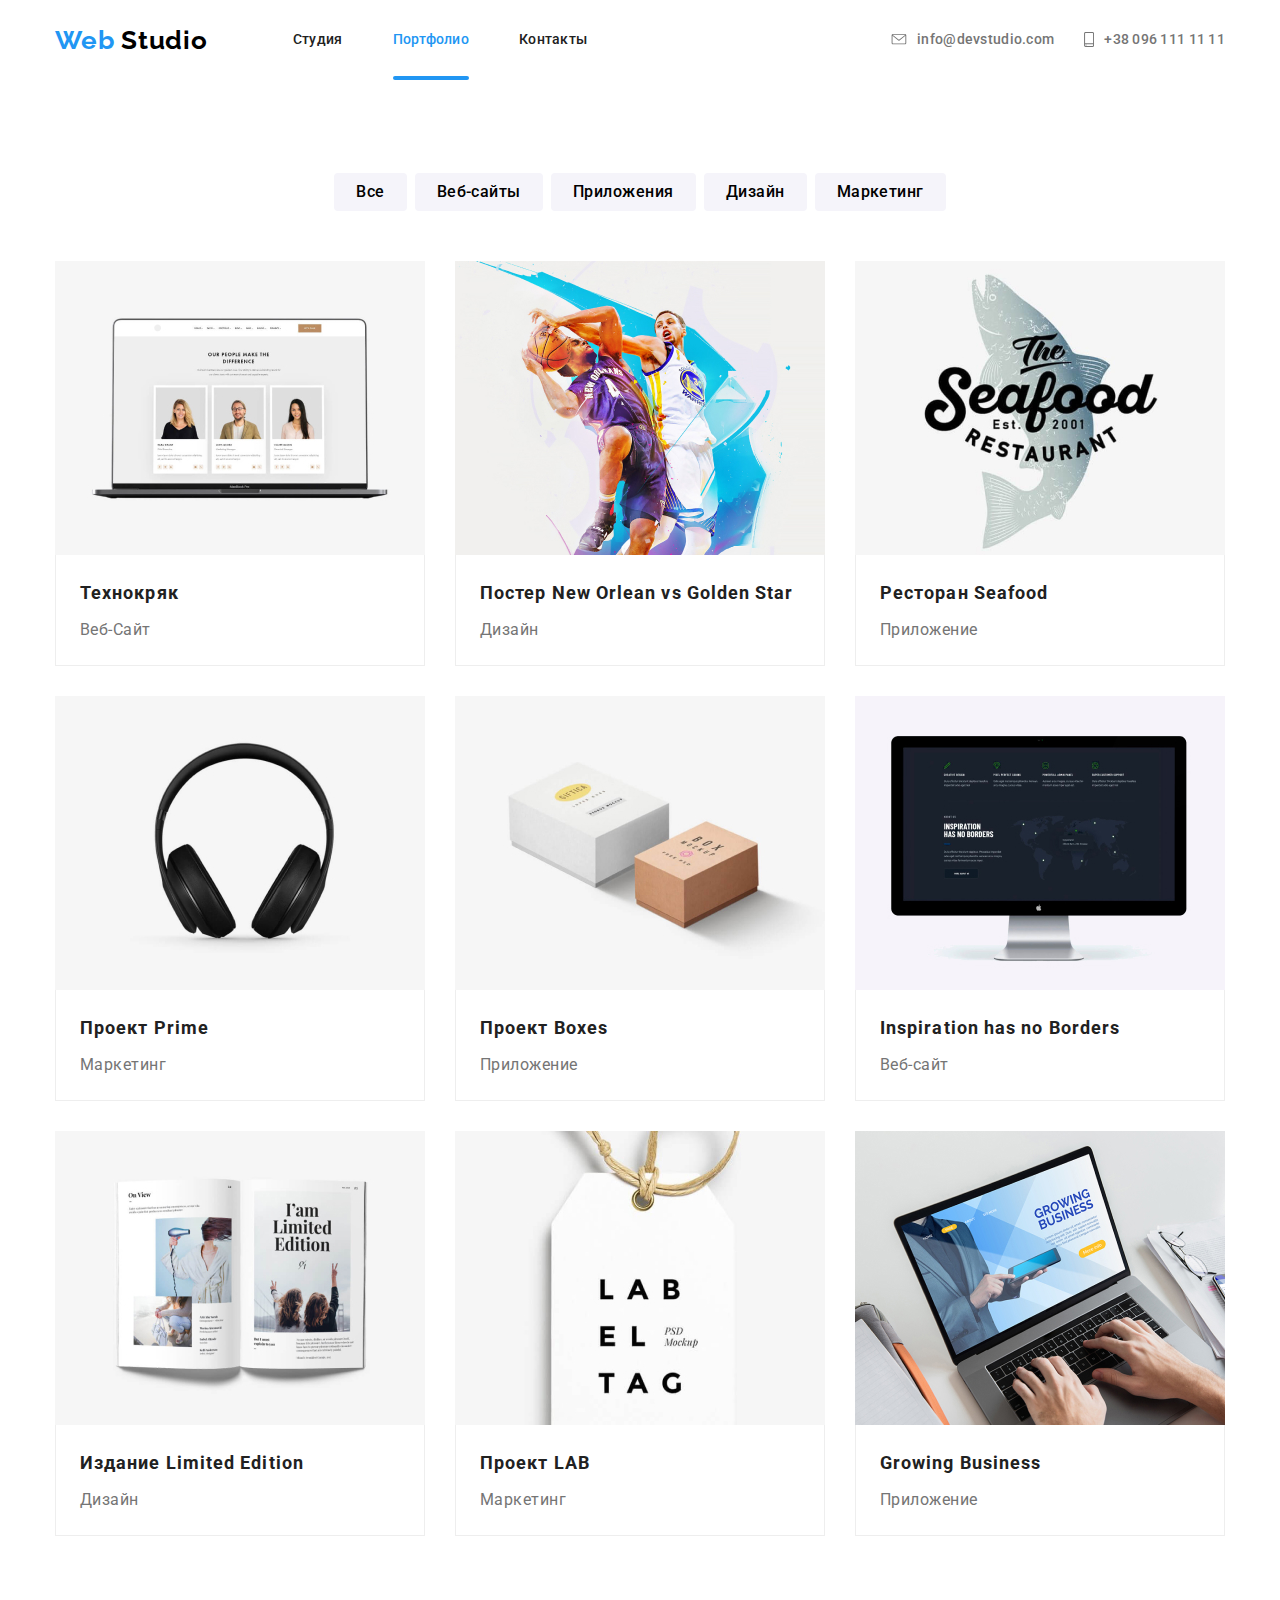
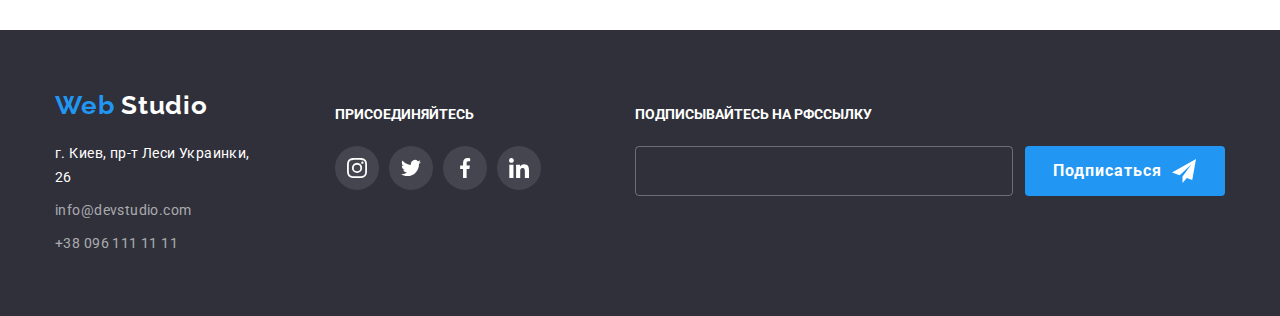
==== portfolio.html @ b8ab1135 "Start" ====
<!DOCTYPE html>
<html lang="ru">

<head>
    <meta charset="UTF-8">
    <meta name="viewport" content="width=device-width, initial-scale=1.0">
    <title>Web Studio</title>
    <link
        href="https://fonts.googleapis.com/css2?family=Raleway:wght@700&family=Roboto:wght@400;500;700;900&display=swap"
        rel="stylesheet">
    <link rel="stylesheet" href="./css/normalize.css">
    <link rel="stylesheet" href="./css/styles.css">
</head>

<body>
    <!--ШАПКА САЙТА-->
    <header class="header">
        <div class="container">
            <nav class="navigation">
                <a class="logo link" href="./index.html" aria-label="Логотип" lang="en"><span class="logo-accent">Web </span>Studio</a>
                <ul class="navigation-list list">
                    <li class="navigation-list-item">
                        <a class="navigation-list-link link " href="./index.html">Студия</a>
                    </li>
                    <li class="navigation-list-item">
                        <a class="navigation-list-link link active-page" href="./portfolio.html">Портфолио</a>
                    </li>
                    <li class="navigation-list-item">
                        <a class="navigation-list-link link" href="">Контакты</a>
                    </li>
                </ul>
            </nav>
            <address class="header-address">
                <ul class="header-address-list list">
                    <li>
                        <a class="header-mail link" href="mailto:info@devstudio.com" lang="en">
                            <svg class="header-mail-icon">
                                <use href="./images/sprite.svg#icon-envelope"></use>
                            </svg>
                            info@devstudio.com
                        </a>
                    </li>
                    <li>
                        <a class="header-tel link" href="tel:+380961111111">
                            <svg class="header-tel-icon">
                                <use href="./images/sprite.svg#icon-smartphone"></use>
                            </svg>
                            +38 096 111 11 11
                        </a>
                    </li>
                </ul>
            </address>
        </div>
    </header>
    <main>
        <h1 hidden>Портфолио</h1>
        <!--Секция ФИЛЬТР-->
        <section class="filter">
            <!-- <div class="good"></div> -->
            <div class="container">
                <h2 hidden>Фильтр</h2>
                <ul class="filter-list list">
                    <li class="filter-list-item">
                        <button class="filter-list-button" type="button">Все</button>
                    </li>
                    <li class="filter-list-item">
                        <button class="filter-list-button" type="button">Веб-сайты</button>
                    </li>
                    <li class="filter-list-item">
                        <button class="filter-list-button" type="button">Приложения</button>
                    </li>
                    <li class="filter-list-item">
                        <button class="filter-list-button" type="button">Дизайн</button>
                    </li>
                    <li class="filter-list-item">
                        <button class="filter-list-button" type="button">Маркетинг</button>
                    </li>
                </ul>
            </div>
        </section>
        <!--Секция ПРИМЕРЫ РОБОТ-->
        <section class="work">
            <div class="container">
                <h2 hidden>Примеры робот</h2>
                <ul class="work-list list">
                    <li class="work-list-item">
                        <a class="work-list-link link" href="">
                            <div class="work-list-item-img-wrapper"><img src="./images/portfolio/portfolio-01.jpg" alt="Фото" width="370" height="294">
                                <div class="overlay">
                                    <p class="work-list-description" >Технокряк это современная площадка
                                        распространения коронавируса. Компании используют эту платформу для цифрового
                                        шпионажа и атак на защищённые сервера конкурентов.</p>
                                </div>
                            </div>
                            <div class="work-list-item-card">
                                <h3 class="work-list-titel">Технокряк</h3>
                                <p class="work-list-kind">Веб-Сайт</p>
                            </div>
                        </a>
                    </li>
                    <li class="work-list-item">
                        <a class="work-list-link link" href="">
                            <div class="work-list-item-img-wrapper">
                                <img src="./images/portfolio/portfolio-02.jpg" alt="Фото" width="370" height="294">
                                <div class="overlay">
                                    <p class="work-list-description" >Lorem, ipsum dolor sit amet consectetur
                                    adipisicing elit. Quo corrupti perspiciatis, rerum laudantium cupiditate odio
                                    placeat culpa necessitatibus nemo mollitia distinctio nostrum qui eaque nisi vitae
                                    ipsam reiciendis aliquam soluta!</p>
                                </div>
                            </div>
                            
                            <div class="work-list-item-card">
                                <h3 class="work-list-titel">Постер New Orlean vs Golden Star</h3>
                                
                                <p class="work-list-kind">Дизайн</p>
                            </div>
                        </a>
                    </li>
                    <li class="work-list-item">
                        <a class="work-list-link link" href="">
                            <div class="work-list-item-img-wrapper">
                                <img src="./images/portfolio/portfolio-03.jpg" alt="Фото" width="370" height="294">
                                <div class="overlay">
                                    <p class="work-list-description" >Lorem, ipsum dolor sit amet consectetur
                                    adipisicing elit. Quo corrupti perspiciatis, rerum laudantium cupiditate odio
                                    placeat culpa necessitatibus nemo mollitia distinctio nostrum qui eaque nisi vitae
                                    ipsam reiciendis aliquam soluta!</p>
                                </div>
                            </div>
                            
                            <div class="work-list-item-card">
                                <h3 class="work-list-titel">Ресторан Seafood</h3>
                                
                                <p class="work-list-kind">Приложение</p>
                            </div>
                        </a>
                    </li>
                    <li class="work-list-item">
                        <a class="work-list-link link" href="">
                            <div class="work-list-item-img-wrapper">
                                <img src="./images/portfolio/portfolio-04.jpg" alt="Фото" width="370" height="294">
                                <div class="overlay">
                                    <p class="work-list-description" >Lorem, ipsum dolor sit amet consectetur
                                    adipisicing elit. Quo corrupti perspiciatis, rerum laudantium cupiditate odio
                                    placeat culpa necessitatibus nemo mollitia distinctio nostrum qui eaque nisi vitae
                                    ipsam reiciendis aliquam soluta!</p>
                                </div>
                            </div>
                            
                            <div class="work-list-item-card">
                                <h3 class="work-list-titel">Проект Prime</h3>
                                
                                <p class="work-list-kind">Маркетинг</p>
                            </div>
                        </a>
                    </li>
                    <li class="work-list-item">
                        <a class="work-list-link link" href="">
                            <div class="work-list-item-img-wrapper">
                                <img src="./images/portfolio/portfolio-05.jpg" alt="Фото" width="370" height="294">
                                <div class="overlay">
                                    <p class="work-list-description" >Lorem, ipsum dolor sit amet consectetur
                                    adipisicing elit. Quo corrupti perspiciatis, rerum laudantium cupiditate odio
                                    placeat culpa necessitatibus nemo mollitia distinctio nostrum qui eaque nisi vitae
                                    ipsam reiciendis aliquam soluta!</p>
                                </div>
                            </div>
                            
                            <div class="work-list-item-card">
                                <h3 class="work-list-titel">Проект Boxes</h3>
                                
                                <p class="work-list-kind">Приложение</p>
                            </div>
                        </a>
                    </li>
                    <li class="work-list-item">
                        <a class="work-list-link link" href="">
                            <div class="work-list-item-img-wrapper">
                                <img src="./images/portfolio/portfolio-06.jpg" alt="Фото" width="370" height="294">
                                <div class="overlay">
                                    <p class="work-list-description" >Lorem, ipsum dolor sit amet consectetur
                                    adipisicing elit. Quo corrupti perspiciatis, rerum laudantium cupiditate odio
                                    placeat culpa necessitatibus nemo mollitia distinctio nostrum qui eaque nisi vitae
                                    ipsam reiciendis aliquam soluta!</p>
                                </div>
                            </div>
                            
                            <div class="work-list-item-card">
                                <h3 class="work-list-titel">Inspiration has no Borders</h3>
                                
                                <p class="work-list-kind">Веб-сайт</p>
                            </div>
                        </a>
                    </li>
                    <li class="work-list-item">
                        <a class="work-list-link link" href="">
                            <div class="work-list-item-img-wrapper">
                                <img src="./images/portfolio/portfolio-07.jpg" alt="Фото" width="370" height="294">
                                <div class="overlay">
                                    <p class="work-list-description" >Lorem, ipsum dolor sit amet consectetur
                                    adipisicing elit. Quo corrupti perspiciatis, rerum laudantium cupiditate odio
                                    placeat culpa necessitatibus nemo mollitia distinctio nostrum qui eaque nisi vitae
                                    ipsam reiciendis aliquam soluta!</p>
                                </div>
                            </div>
                            
                            <div class="work-list-item-card">
                                <h3 class="work-list-titel">Издание Limited Edition</h3>
                                
                                <p class="work-list-kind">Дизайн</p>
                            </div>
                        </a>
                    </li>
                    <li class="work-list-item">
                        <a class="work-list-link link" href="">
                            <div class="work-list-item-img-wrapper">
                                <img src="./images/portfolio/portfolio-08.jpg" alt="Фото" width="370" height="294">
                                <div class="overlay">
                                    <p class="work-list-description" >Lorem, ipsum dolor sit amet consectetur
                                    adipisicing elit. Quo corrupti perspiciatis, rerum laudantium cupiditate odio
                                    placeat culpa necessitatibus nemo mollitia distinctio nostrum qui eaque nisi vitae
                                    ipsam reiciendis aliquam soluta!</p>
                                </div>
                            </div>
                            
                            <div class="work-list-item-card">
                                <h3 class="work-list-titel">Проект LAB</h3>
                                
                                <p class="work-list-kind">Маркетинг</p>
                            </div>
                        </a>
                    </li>
                    <li class="work-list-item">
                        <a class="work-list-link link" href="">
                            <div class="work-list-item-img-wrapper">
                                <img src="./images/portfolio/portfolio-09.jpg" alt="Фото" width="370" height="294">
                                <div class="overlay">
                                    <p class="work-list-description" >Lorem, ipsum dolor sit amet consectetur
                                    adipisicing elit. Quo corrupti perspiciatis, rerum laudantium cupiditate odio
                                    placeat culpa necessitatibus nemo mollitia distinctio nostrum qui eaque nisi vitae
                                    ipsam reiciendis aliquam soluta!</p>
                                </div>
                            </div>
                            
                            <div class="work-list-item-card">
                                <h3 class="work-list-titel">Growing Business</h3>
                                
                                <p class="work-list-kind">Приложение</p>
                            </div>
                        </a>
                    </li>
                </ul>
            </div>
        </section>
    </main>
    <!--ПОДВАЛ-->
    <footer class="footer">
        <div class="container">
            <div class="footer-colomn-first">
                <a class="logo link" href="./index.html" aria-label="Логотип" lang="en"><span class="logo-accent">Web </span>Studio</a>
                <address class="contacts">
                    <ul class="contacts-list list">
                        <li class="contacts-list-item">
                            <a class="contacts-list-link-address link" href="https://goo.gl/maps/ncMXrBjSjiiqY7jAA" target="_blank">г. Киев, пр-т Леси Украинки,
                                26</a>
                        </li>
                        <li class="contacts-list-item">
                            <a class="contacts-list-link link" href="mailto:info@devstudio.com" lang="en">info@devstudio.com</a>
                        </li>
                        <li class="contacts-list-item">
                            <a class="contacts-list-link link" href="tel:+380961111111">+38 096 111 11 11</a>
    
                        </li>
                    </ul>
                </address>
            </div>
            <div class="footer-colomn-second">
                <p class="footer-titel">ПРИСОЕДИНЯЙТЕСЬ</p>
                <ul class="social-links list">
                    <li class="social-links-item">
                        <a class="footer-social-links-item-link link" href="" aria-label="Ссылка Инстаграм">
                            <svg class="social-link-item-logo">
                                <use href="./images/sprite.svg#icon-logo-instagram"></use>
                            </svg>
                            <!-- <img src="./images/logo-instagram.svg" alt="Иконка Инстаграм"> -->
                        </a>
                    </li>
                    <li class="social-links-item">
                        <a class="footer-social-links-item-link link" href="" aria-label="Ссылка Твиттер">
                            <svg class="social-link-item-logo">
                                <use href="./images/sprite.svg#icon-logo-twitter"></use>
                            </svg>
                            <!-- <img src="./images/logo-twitter.svg" alt="Иконка Твиттер"> -->
                        </a>
                    </li>
                    <li class="social-links-item">
                        <a class="footer-social-links-item-link link" href="" aria-label="Ссылка Фейсбук">
                            <svg class="social-link-item-logo">
                                <use href="./images/sprite.svg#icon-logo-facebook"></use>
                            </svg>
                            <!-- <img src="./images/logo-facebook.svg" alt="Иконка Фейсбук"> -->
                        </a>
                    </li>
                    <li class="social-links-item">
                        <a class="footer-social-links-item-link link" href="" aria-label="Ссылка Линкедын">
                            <svg class="social-link-item-logo">
                                <use href="./images/sprite.svg#icon-logo-linkedin"></use>
                            </svg>
                            <!-- <img src="./images/logo-linkedin.svg" alt="Иконка Линкедын"> -->
                        </a>
                    </li>
                </ul>
            </div>
            <div class="footer-colomn-third">
                <p class="footer-titel">ПОДПИСЫВАЙТЕСЬ НА РФССЫЛКУ</p>
                <div class="footer-subcribe-to">
                    <input class="footer-subcribe-input" type="text">
                    <button type="button" class="button subcribe">Подписаться</button>
                </div>
                
            </div>
        </div>
    </footer>
</body>

</html>
---- css/styles.css ----
:root {
    --main-font: 'Roboto', sans-serif;
    --secondary-font: 'Raleway', sans-serif;
    --accent-color: #2196F3;
    --logo-black-color: #000000;
    --logo-light-color: #ffffff;
    --titel-dark-color: #212121;
    --titel-light-color: #ffffff;
    --accent-btn-collor: #2196F3;
    --text-btn-collor: #ffffff;
    --text-lite-color: #ffffff;
    --text-dark-color: #757575;
    --portfolio-btn-color: #F5F4FA;
}

.logo {
    font-family: var(--secondary-font);
    font-weight: 700;
    font-size: 26px;
    line-height: 1.19;
    letter-spacing: 0.03em;
    text-decoration: none;
    color: var(--logo-black-color);
}

.link {
    text-decoration: none;
    font-style: normal;

    display: block;
}

.list {
    list-style: none;

    padding-left: 0px;
    margin-top:0;
    margin-bottom:0;
}

body {
    font-family: var(--main-font);
    font-weight: 400;
    font-size: 14px;
    line-height: 1.72;
    color: var(--text-dark-color);
    background-color: #ffffff;
}

h1, h2, h3, p {
    margin: 0;
}

.container {
    width: 1170px;
    padding-left: 15px;
    padding-right: 15px;
    margin-left: auto;
    margin-right: auto;
}

img {
    display: block;
}

.section {
    padding-top: 94px;
    padding-bottom: 94px;
}

.titel {
    margin-bottom: 50px;
}


/* ШАПКА САЙТА */

.header .container {
    display: flex;
    justify-content: space-between;
}

.navigation {
    display: flex;
    align-items: center;
}

.header .logo {
    padding-top: 24px;
    padding-bottom: 24px;
    margin-right: 85px;
}

.logo-accent {
    color: var(--accent-color);
}

.navigation-list {
    display: flex;
}

.navigation-list-item:not(:last-child) {
    margin-right: 50px;
}

.navigation-list-link {
    font-weight: 500;
    font-size: 14px;
    line-height: 1.14;
    letter-spacing: 0.02em;
    color: var(--titel-dark-color);

    padding-top: 32px;
    padding-bottom: 32px;
}

.active-page{
    color: var(--accent-color);
    padding-bottom: 0px;
}

.active-page::after{
    content: "";
    display: block;
    width: auto;
    height: 4px;
    border-radius: 2px;
    background-color: var(--accent-color);
    margin-top: 28px;
}

.navigation-list-link:hover,
.navigation-list-link:focus,
.header-mail:hover,
.header-mail:focus,
.header-tel:hover,
.header-tel:focus {
    color: var(--accent-color);
}

.header-address {
    display: flex;
    align-items: center;
}

.header-address-list {
    display: flex;
    align-items: center;
}

.header-mail {
    margin-right: 30px;
}

.header-tel-icon{
    width: 10px;
    height: 15px;
    fill: currentColor;
    margin-right: 10px;
}
.header-mail-icon{
    width: 16px;
    height: 11px;
    fill: currentColor;
    margin-right: 10px;
}

.header-mail,
.header-tel {
    display: flex;
    align-items: center;

    font-weight: 500;
    font-size: 14px;
    line-height: 1.14;
    letter-spacing: 0.02em;
    color: var(--text-dark-color);

    padding-top: 32px;
    padding-bottom: 32px;
}


/* Cекция HERO */
.hero{
    max-width: 1600px;
    height: 600px;
    margin-left: auto;
    margin-right: auto;

    background-image:linear-gradient(
        to top,
        rgba(47, 48, 58, 0.8),
        rgba(47, 48, 58, 0.8)),
        url(../images/Header-img.jpg);
    background-repeat: no-repeat;
    background-position: center;
    background-color:black;
}

.hero .container {
    display: flex;
    flex-direction: column;
    align-items: center;
    padding-top: 200px;
    padding-bottom: 200px;
}

.hero-titel {
    font-weight: 900;
    font-size: 44px;
    line-height: 1.36;
    text-align: center;
    letter-spacing: 0.06em;
    text-transform: uppercase;
    color: var(--titel-light-color);

    margin-bottom: 30px;
}

.button {
    font-weight: 700;
    font-size: 16px;
    line-height: 1.88;
    letter-spacing: 0.06em;

    border-style: none;
    border-radius: 4px;
    background-color: var(--accent-btn-collor);
    color: var(--text-btn-collor);

    display: flex;
    align-items: center;
    text-align: center;
    padding: 10px 32px;

    cursor: pointer;
    
}


/* Секция ОСОБЕННОСТИ */
.features{
    padding-top: 94px;
}

.features .container{
    display: flex;
}
.features-list{
    display: flex
}

.features-list-item-box {
    display: flex;
    justify-content: center;
    align-items: center;
    margin-bottom: 30px;
    width: 270px;
    height: 120px;

    background: #F5F4FA;
    border-radius: 4px;
}
.features-list-item-img {
    width: 70px;
    height: 70px;
}

.features-list-item:not(:last-child){
    margin-right: 30px;
}

.subtitel-dark {
    font-weight: 700;
    font-size: 14px;
    line-height: 1.14;
    letter-spacing: 0.03em;
    text-transform: uppercase;
    color: var(--titel-dark-color);

    margin-bottom: 10px;
}

.description {
    letter-spacing: 0.03em;
}


/* Секция ЧЕМ МЫ ЗАНИМАЕМСЯ */
.we-do {
    background-color: AFB1B8;
}

.we-do-list{
    display: flex;
}

.we-do-list-item:not(:last-child){
    margin-right:30px;
}

.titel {
    font-weight: 700;
    font-size: 36px;
    line-height: 1.17;
    text-align: center;
    letter-spacing: 0.03em;
    color: var(--titel-dark-color);
}
.we-do-list-item{
    position: relative;
}



.we-do-list-link{
    position: absolute;
    bottom: 0;
    

    display: flex;
    justify-content: center;
    align-items: center;
    margin: 0;

    width: 370px;
    height: 70px;

    background-color:rgba(47, 48, 58, 0.8);
}

.we-do-list-titel {
    font-weight: 700;
    font-size: 14px;
    line-height: 1.14;
    text-align: center;
    letter-spacing: 0.03em;
    text-transform: uppercase;
    color: var(--titel-light-color);
    
}


/* Секция НАША КОМАНДА */
.team {
    background-color: #F5F4FA;
}

.team-list {
    display: flex;
}

.team-list-item:not(:last-child) {
    margin-right: 30px;
}

.team-list-item{
    width: 270px;
    padding-bottom: 24px;
    background: #ffffff;
    box-shadow: 0px 2px 1px rgba(0, 0, 0, 0.2), 0px 1px 1px rgba(0, 0, 0, 0.14),
      0px 1px 3px rgba(0, 0, 0, 0.12);
    border-radius: 0px 0px 4px 4px;
}

.team-list-item-img {
    margin-bottom: 30px;
}
.team-list-item-name {
    margin-bottom: 10px;
}

.team-list-item-position {
    margin-bottom: 16px;
}

.social-links {
    display: flex;
    justify-content: center;
    
}

.social-links-item:not(:last-child){
    margin-right: 10px;
}

.social-links-item-link{
    display: flex;
    justify-content: center;
    align-items: center;

    width: 44px;
    height: 44px;
    fill: #afb1b8;
}

.social-links-item-link:hover,
.social-links-item-link:focus{
    background-color: var(--accent-btn-collor);
    border-radius: 50%;
    fill: #fff;
}

.social-link-item-logo{
    position: center;
    width: 20px;
    height: 20px;
}

.team-list-item-name {
    font-weight: 500;
    font-size: 16px;
    line-height: 1.19;
    text-align: center;
    letter-spacing: 0.03em;
    color: var(--titel-dark-color);
}

.team-list-item-position {
    font-size: 16px;
    line-height: 1.19;
    text-align: center;
    letter-spacing: 0.03em;
}


/* Секция ПОСТОЯННЫЕ КЛИЕНТЫ */
.customers .container {
    display: flex;
}

.customers-list {
    display: flex;
}

.customers-list-item:not(:last-child) {
    margin-right: 30px;
}

.customers-list-link {
    display: flex;
    justify-content: center;
    align-items: center;

    width: 170px;
    height: 90px;
    border: 1px solid #AFB1B8;
    box-sizing: border-box;
    border-radius: 4px;
}

.customers-link-item-logo{
    fill: #AFB1B8;
    
}

.customers-list-link:hover .customers-link-item-logo,
.customers-list-link:focus .customers-link-item-logo{
    fill: var(--accent-btn-collor);
}
.customers-list-link:hover,
.customers-list-link:focus{
    border: 1px solid var(--accent-btn-collor);
}

/* ПОДВАЛ */
.footer {
    background-color: #2F303A;
    padding-top: 60px;
    padding-bottom: 60px;
}

.footer .logo {
    color: var(--titel-light-color);
    margin-bottom: 20px;
}

.footer .container {
    display: flex;
}

.footer-colomn-first {
    margin-right: 69px;
}

.contacts-list-item:not(:last-child) {
    margin-bottom: 9px;
}

.contacts-list-link-address {
    font-weight: 400;
    font-size: 14px;
    line-height: 1.72;
    letter-spacing: 0.03em;
    color: var(--titel-light-color);
    
}

.contacts-list-link {
    font-weight: 400;
    font-size: 14px;
    line-height: 1.72;
    letter-spacing: 0.03em;
    color: rgba(255, 255, 255, 0.6);
   
}

.footer-colomn-second {
    margin-right: 94px;
    padding-top: 12px;
}

.footer-social-links-item-link{
    display: flex;
    justify-content: center;
    align-items: center;

    width: 44px;
    height: 44px;
    background-color: rgba(255, 255, 255, 0.1);
    border-radius: 50%;
    fill: #fff;
}

.footer-social-links-item-link:hover,
.footer-social-links-item-link:focus{
    background-color: var(--accent-btn-collor);
    border-radius: 50%;
    fill: #fff;
}

.footer-subcribe-to{
    display: flex;
}

.footer-colomn-third{
    padding-top:12px;
}
.footer-titel {
    font-weight: 700;
    color: var(--titel-light-color);

    margin-bottom: 20px;
    
}

.footer-subcribe-input{
    font-family: Roboto;
    font-style: normal;
    font-weight: normal;
    font-size: 16px;
    letter-spacing: 0.03em;

    padding-left: 16px;
    padding-top: 15px;
    padding-bottom: 15px;

    width: 358px;
    height: 18px;
    border-radius: 4px;
    border: 0px;
    background-color: transparent;
    border: 1px solid rgba(255, 255, 255, 0.3);
    color: #fff;

    margin-right: 12px;
}

.button.subcribe{
    position: relative;
    overflow: hidden;

    width: 200px;
    height: 50px;
    padding-left: 28px;
    padding-right: 28px;
    
    /* background-image: url(../images/footer/icon-send.svg);
    background-repeat: no-repeat;
    background-position: right 28px bottom 13px; */
}

.button.subcribe::after{
    content: '';
    display: inline-block;
    width: 24px;
    height: 24px;
    
    margin-left: 10px;
    background-image: url(../images/footer/icon-send.svg);
    
    transition: transform 250ms cubic-bezier(0.4, 0, 0.2, 1);
}

.button.subcribe::before{
    position: absolute;
    right: 28px;
    top: 50%;

    content: '';
    display: inline-block;
    width: 24px;
    height: 24px;

    margin-left: 10px;
    background-image: url(../images/footer/icon-send.svg);

    transition: transform 250ms cubic-bezier(0.4, 0, 0.2, 1);
    transform: translateY(calc(-50% + 40px));

}

.button.subcribe:hover::after{
    transform: translateY(-40px);
}

.button.subcribe:hover::before{
    transform: translateY(-50%);
}
/* portfolio.html */


/* Секция ФИЛЬТР */

.filter{
    padding-top: 93px;
}

.filter-list{
    display: flex;
    justify-content: center;
    text-align: center;
}

.filter-list-item:not(:last-child){
    margin-right: 8px;
}

.filter-list-button {
    font-weight: 500;
    font-size: 16px;
    line-height: 1.63;
    text-align: center;
    letter-spacing: 0.03em;
    color: var (--titel-dark-color);
    background-color: var(--portfolio-btn-color);

    padding: 6px 22px;
    border: 0;
    border-radius: 4px;
}

.filter-list-button:hover,
.filter-list-button:focus {
    color: var(--text-btn-collor);
    background-color: var(--accent-color);
    box-shadow: 0px 2px 2px rgba(0, 0, 0, 0.12), 0px 1px 2px rgba(0, 0, 0, 0.08),
    0px 3px 1px rgba(0, 0, 0, 0.1);
    cursor: pointer;
}


/* Секция ПРИМЕРЫ РОБОТ */

.work{
    padding-top:50px;
    padding-bottom:94px;
}

.work-list{
    display: flex;
    flex-wrap: wrap;
}

.work-list-item{
    width: 370px;
    margin-right: 30px;
    margin-bottom: 30px;
}

.work-list-item-card{
    width: 370;
    border-left: 1px solid #eeeeee;
    border-right: 1px solid #eeeeee;
    border-bottom: 1px solid #eeeeee;

    display: block;

    padding-top: 20px;
    padding-bottom: 20px;
    padding-left: 24px;
    padding-right: 24px;
}
.work-list-link:hover{
    box-shadow: 0px 4px 6px rgba(0, 0, 0, 0.16), 0px 4px 4px rgba(0, 0, 0, 0.06),
    0px 1px 1px rgba(0, 0, 0, 0.12);
}
.work-list-link:hover .overlay,
.work-list-link:focus .overlay{
    /* opacity: 1; */
    top: 0;
}

.work-list-item:nth-child(3n){
    margin-right: 0;
}

.work-list-item:nth-last-child(-n+3){
    margin-bottom: 0;
} 

.work-list-titel {
    font-weight: 700;
    font-size: 18px;
    line-height: 2;
    letter-spacing: 0.06em;
    color: var(--titel-dark-color);

    margin-bottom: 4px;
}
.work-list-item-img-wrapper{
    position: relative;
    overflow: hidden;
}
.overlay{
    position: absolute;
    top: 100%;
    left: 0;
    width: 100%;
    height: 100%;
    /* opacity: 0; */

    display: flex;
    justify-content: center;
    align-items: center;
    background-color: rgba(33, 150, 243, 0.9);
    transition: top 250ms cubic-bezier(0.4, 0, 0.2, 1);
}

.work-list-description {
    padding: 24px;

    font-weight: 400;
    font-size: 18px;
    line-height: 1.56;
    letter-spacing: 0.03em;
    color: var(--text-lite-color);
}

.work-list-kind {
    font-weight: 400;
    font-size: 16px;
    line-height: 1.88;
    letter-spacing: 0.03em;
    color: var(--text-dark-color);
}

/* МОДАЛЬНОЕ ОКНО */
.backdrop{
    position: fixed;
    left: 0px;
    top: 0px;
    width: 100%;
    height: 100%;
    background-color: rgba(0, 0, 0, 0.2)
}
.is-hidden{
    opacity: 0;
    visibility: hidden;
    pointer-events: none;
}
.modal-form{
    position: absolute;
    top: 50%;
    left: 50%;
    transform: translate(-50%, -50%);
    box-sizing:border-box;

    width: 528px;
    padding: 40px;

    background-color: #fff;
    box-shadow: 0px 1px 3px rgba(0, 0, 0, 0.12), 0px 1px 1px rgba(0, 0, 0, 0.14),
    0px 2px 1px rgba(0, 0, 0, 0.2);
    border-radius: 4px;
}
.modal-close-btn{
    position: absolute;
    top: 8px;
    right: 8px;  

    width: 32px;
    height: 32px;
    border-radius: 50%;
    border: 1px solid rgba(0, 0, 0, 0.1);;
    background-color: transparent;
    cursor: pointer;

    transition: color 250ms cubic-bezier(0.4, 0, 0.2, 1);
}
.modal-close-btn:hover{
    fill: var(--accent-color);
}
.close-btn-icon {
    position: absolute;
    top: 50%;
    left: 50%;
    transform: translate(-50%, -50%);
  }
.modal-close-btn:hover{
    color: var(--accent-color);
}
.modal-form-title{
    margin-bottom: 30px;
    font-weight: 700;
    font-size: 20px;
    line-height: 1.15;
    text-align: center;
    letter-spacing: 0.03em;

    color: var(--titel-dark-color);
}

.modal-form-input-wrapper{
    display: block;
    position: relative;
    margin-bottom: 28px;
}
.modal-form-input-wrapper-textarea{
    display: block;
    position: relative;
    margin-bottom: 0px;
    
}
.modal-form-label{
    position: absolute;
    top: 50%;
    left: 42px;
    transform: translateY(-50%);

    font-size: 14px;
    line-height: 16px;
    letter-spacing: 0.01em;

    transition: transform 250ms cubic-bezier(0.4, 0, 0.2, 1);
}
.modal-form-label.textarea{
    transform: translateY(0);
    top: 12px;
    left: 16px;
}

.modal-form-input,
.modal-form-message{
    display: flex;
    align-items: center;
    padding-left: 42px;
    box-sizing:border-box;
    
    width: 100%;
    height: 40px;

    border: 1px solid rgba(33, 33, 33, 0.2);
    border-radius: 4px;
}
.modal-form-message{
    height: 120px;
    padding-top: 12px;
    padding-left: 16px;

    resize: none;
}
.form-name-logo{
    position: absolute;
    top: 50%;
    left: 19px;
    transform: translateY(-50%);
    transition: transform 250ms cubic-bezier(0.4, 0, 0.2, 1);

    width: 15px;
    height: 15px;
}
.modal-form-input-wrapper:focus-within > .form-name-logo,
.modal-form-input-wrapper:focus-within > .modal-form-input,
.modal-form-input-wrapper-textarea:focus-within > .modal-form-message{
    fill:var(--accent-color);
    outline: none;
    border-color: var(--accent-color);
}
.modal-form-input-wrapper:focus-within > .modal-form-label,
.modal-form-input-wrapper-textarea:focus-within > .modal-form-label,
.modal-form-input:not(:placeholder-shown) + .modal-form-label,
.modal-form-message:not(:placeholder-shown) + .modal-form-label{
    top: -4px;
    left: 16px;
    transform:translateY(-100%);
    font-size: 12px;
    color: var(--accent-color);
    outline: none;
}
/* .modal-form-input:not(:placeholder-shown) ~ .form-name-logo{
    fill:var(--accent-color);
} */
.modal-form-option-lable{
    position: relative;
    display: flex;
    align-items: center;
    margin-top: 20px;
    margin-bottom:30px;
    padding-left: 12px;
}
.modal-form-option-span{
    padding-left: 24px;
}
.modal-form-option-span a{
    color: var(--accent-color);
}
.button.modal-button{
 
    display: flex;
    margin-left: auto;
    margin-right: auto;
    

    width: 200px;
    height: 50px;
    padding-left: 55px;
    padding-right: 55px;
    box-shadow: 0px 4px 4px rgba(0, 0, 0, 0.15);
}
.modal-form-checkbox{
    position: absolute;
    -webkit-appearance: none;
    -moz-appearance: none;
    appearance: none;
}
.checkbox-logo{
    position: absolute;
    display: block;
    width: 12px;
    height: 11px;
    
    border: 2px solid var(--logo-black-color);
    border-radius: 2px;
}
.modal-form-checkbox:checked + .checkbox-logo{
    border-color: var(--accent-btn-collor);
    background-color: var(--accent-btn-collor);
    background-image: url(../images/check.svg);
    background-size: contain;
    background-origin: border-box;
}
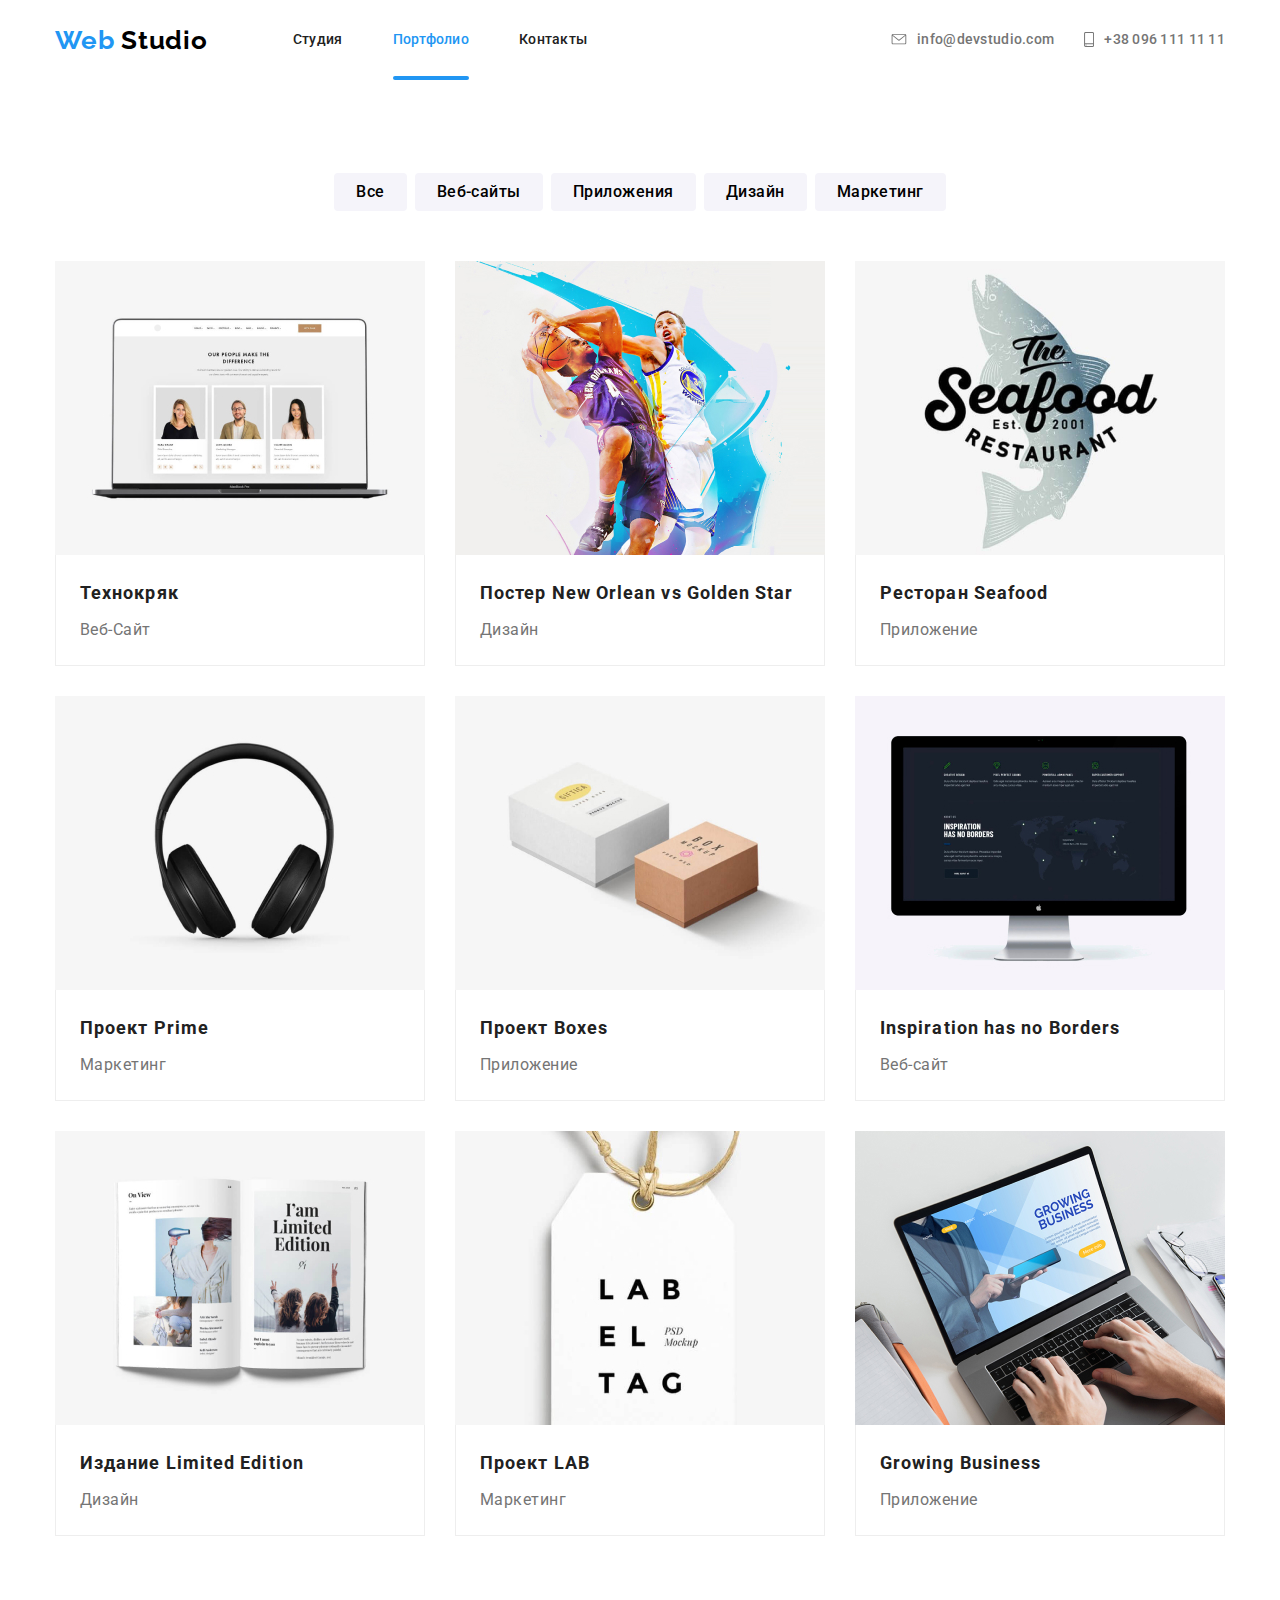
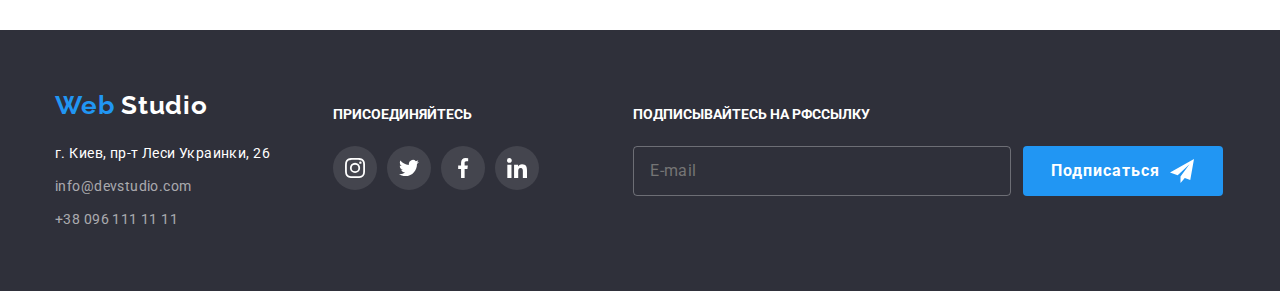
==== commit e715fce8: "did the concatenation" ====
--- a/portfolio.html
+++ b/portfolio.html
@@ -9,7 +9,7 @@
         href="https://fonts.googleapis.com/css2?family=Raleway:wght@700&family=Roboto:wght@400;500;700;900&display=swap"
         rel="stylesheet">
     <link rel="stylesheet" href="./css/normalize.css">
-    <link rel="stylesheet" href="./css/styles.css">
+    <link rel="stylesheet" href="./css/main.min.css">
 </head>
 
 <body>
@@ -314,11 +314,10 @@
             </div>
             <div class="footer-colomn-third">
                 <p class="footer-titel">ПОДПИСЫВАЙТЕСЬ НА РФССЫЛКУ</p>
-                <div class="footer-subcribe-to">
-                    <input class="footer-subcribe-input" type="text">
-                    <button type="button" class="button subcribe">Подписаться</button>
-                </div>
-                
+                <form class="footer-subcribe-to" action="#">
+                    <input class="footer-subcribe-input" type="email" placeholder="E-mail">
+                    <button type="submit" class="button subcribe">Подписаться</button>
+                </form>
             </div>
         </div>
     </footer>
--- a/css/main.min.css
+++ b/css/main.min.css
@@ -0,0 +1,2 @@
+.link{text-decoration:none;font-style:normal;display:block}.list{list-style:none;padding-left:0px;margin-top:0;margin-bottom:0}h1,h2,h3,p{margin:0}img{display:block}.titel{margin-bottom:50px}.button{font-weight:700;font-size:16px;line-height:1.88;letter-spacing:0.06em;border-style:none;border-radius:4px;background-color:#2196F3;color:#fff;display:-webkit-box;display:-ms-flexbox;display:flex;-webkit-box-align:center;-ms-flex-align:center;align-items:center;text-align:center;padding:10px 32px;cursor:pointer}.button.subcribe{position:relative;overflow:hidden;width:200px;height:50px;padding-left:28px;padding-right:28px}.button.subcribe::after{content:'';display:inline-block;width:24px;height:24px;margin-left:10px;background-image:url(../images/footer/icon-send.svg);-webkit-transition:-webkit-transform 250ms cubic-bezier(0.4, 0, 0.2, 1);transition:-webkit-transform 250ms cubic-bezier(0.4, 0, 0.2, 1);transition:transform 250ms cubic-bezier(0.4, 0, 0.2, 1);transition:transform 250ms cubic-bezier(0.4, 0, 0.2, 1), -webkit-transform 250ms cubic-bezier(0.4, 0, 0.2, 1)}.button.subcribe::before{position:absolute;right:28px;top:50%;content:'';display:inline-block;width:24px;height:24px;margin-left:10px;background-image:url(../images/footer/icon-send.svg);-webkit-transition:-webkit-transform 250ms cubic-bezier(0.4, 0, 0.2, 1);transition:-webkit-transform 250ms cubic-bezier(0.4, 0, 0.2, 1);transition:transform 250ms cubic-bezier(0.4, 0, 0.2, 1);transition:transform 250ms cubic-bezier(0.4, 0, 0.2, 1), -webkit-transform 250ms cubic-bezier(0.4, 0, 0.2, 1);-webkit-transform:translateY(calc(-50% + 40px));transform:translateY(calc(-50% + 40px))}.button.subcribe:hover::after{-webkit-transform:translateY(-40px);transform:translateY(-40px)}.button.subcribe:hover::before{-webkit-transform:translateY(-50%);transform:translateY(-50%)}.button.modal-button{display:-webkit-box;display:-ms-flexbox;display:flex;margin-left:auto;margin-right:auto;width:200px;height:50px;padding-left:55px;padding-right:55px;-webkit-box-shadow:0px 4px 4px rgba(0,0,0,0.15);box-shadow:0px 4px 4px rgba(0,0,0,0.15)}.logo{font-family:"Raleway",sans-serif;font-weight:700;font-size:26px;line-height:1.19;letter-spacing:0.03em;text-decoration:none;color:#000}body{font-family:"Roboto",sans-serif;font-weight:400;font-size:14px;line-height:1.72;color:#757575;background-color:#ffffff}.container{width:1170px;padding-left:15px;padding-right:15px;margin-left:auto;margin-right:auto}.section{padding-top:94px;padding-bottom:94px}.backdrop{position:fixed;left:0px;top:0px;width:100%;height:100%;background-color:rgba(0,0,0,0.2)}.is-hidden{opacity:0;visibility:hidden;pointer-events:none}.modal-form{position:absolute;top:50%;left:50%;-webkit-transform:translate(-50%, -50%);transform:translate(-50%, -50%);-webkit-box-sizing:border-box;box-sizing:border-box;width:528px;padding:40px;background-color:#fff;-webkit-box-shadow:0px 1px 3px rgba(0,0,0,0.12),0px 1px 1px rgba(0,0,0,0.14),0px 2px 1px rgba(0,0,0,0.2);box-shadow:0px 1px 3px rgba(0,0,0,0.12),0px 1px 1px rgba(0,0,0,0.14),0px 2px 1px rgba(0,0,0,0.2);border-radius:4px}.modal-close-btn{position:absolute;top:8px;right:8px;width:32px;height:32px;border-radius:50%;border:1px solid rgba(0,0,0,0.1);background-color:transparent;cursor:pointer;-webkit-transition:color 250ms cubic-bezier(0.4, 0, 0.2, 1);transition:color 250ms cubic-bezier(0.4, 0, 0.2, 1)}.modal-close-btn:hover{fill:#2196F3;color:#2196F3}.modal-form-title{margin-bottom:30px;font-weight:700;font-size:20px;line-height:1.15;text-align:center;letter-spacing:0.03em;color:#212121}.modal-form-input-wrapper{display:block;position:relative;margin-bottom:28px}.modal-form-input-wrapper-textarea{display:block;position:relative;margin-bottom:0px}.modal-form-label{position:absolute;top:50%;left:42px;-webkit-transform:translateY(-50%);transform:translateY(-50%);font-size:14px;line-height:16px;letter-spacing:0.01em;-webkit-transition:-webkit-transform 250ms cubic-bezier(0.4, 0, 0.2, 1);transition:-webkit-transform 250ms cubic-bezier(0.4, 0, 0.2, 1);transition:transform 250ms cubic-bezier(0.4, 0, 0.2, 1);transition:transform 250ms cubic-bezier(0.4, 0, 0.2, 1), -webkit-transform 250ms cubic-bezier(0.4, 0, 0.2, 1)}.modal-form-label.textarea{-webkit-transform:translateY(0);transform:translateY(0);top:12px;left:16px}.modal-form-input,.modal-form-message{display:-webkit-box;display:-ms-flexbox;display:flex;-webkit-box-align:center;-ms-flex-align:center;align-items:center;padding-left:42px;-webkit-box-sizing:border-box;box-sizing:border-box;width:100%;height:40px;border:1px solid rgba(33,33,33,0.2);border-radius:4px}.modal-form-message{height:120px;padding-top:12px;padding-left:16px;resize:none}.close-btn-icon{position:absolute;top:50%;left:50%;-webkit-transform:translate(-50%, -50%);transform:translate(-50%, -50%)}.form-name-logo{position:absolute;top:50%;left:19px;-webkit-transform:translateY(-50%);transform:translateY(-50%);-webkit-transition:-webkit-transform 250ms cubic-bezier(0.4, 0, 0.2, 1);transition:-webkit-transform 250ms cubic-bezier(0.4, 0, 0.2, 1);transition:transform 250ms cubic-bezier(0.4, 0, 0.2, 1);transition:transform 250ms cubic-bezier(0.4, 0, 0.2, 1), -webkit-transform 250ms cubic-bezier(0.4, 0, 0.2, 1);width:15px;height:15px}.modal-form-input-wrapper:focus-within>.form-name-logo,.modal-form-input-wrapper:focus-within>.modal-form-input,.modal-form-input-wrapper-textarea:focus-within>.modal-form-message{fill:#2196F3;outline:none;border-color:#2196F3}.modal-form-input-wrapper:focus-within>.modal-form-label,.modal-form-input-wrapper-textarea:focus-within>.modal-form-label,.modal-form-input:not(:placeholder-shown)+.modal-form-label,.modal-form-message:not(:placeholder-shown)+.modal-form-label{top:-4px;left:16px;-webkit-transform:translateY(-100%);transform:translateY(-100%);font-size:12px;color:#2196F3;outline:none}.modal-form-option-lable{position:relative;display:-webkit-box;display:-ms-flexbox;display:flex;-webkit-box-align:center;-ms-flex-align:center;align-items:center;margin-top:20px;margin-bottom:30px;padding-left:12px}.modal-form-option-span{padding-left:24px}.modal-form-option-span a{color:#2196F3}.modal-form-checkbox{position:absolute;-webkit-appearance:none;-moz-appearance:none;appearance:none}.modal-form-checkbox:checked+.checkbox-logo{border-color:#2196F3;background-color:#2196F3;background-image:url(../images/check.svg);background-size:contain;background-origin:border-box}.checkbox-logo{position:absolute;display:block;width:12px;height:11px;border:2px solid #000;border-radius:2px}.header .container{display:-webkit-box;display:-ms-flexbox;display:flex;-webkit-box-pack:justify;-ms-flex-pack:justify;justify-content:space-between}.header .logo{padding-top:24px;padding-bottom:24px;margin-right:85px}.header-address{display:-webkit-box;display:-ms-flexbox;display:flex;-webkit-box-align:center;-ms-flex-align:center;align-items:center}.header-address-list{display:-webkit-box;display:-ms-flexbox;display:flex;-webkit-box-align:center;-ms-flex-align:center;align-items:center}.header-mail{margin-right:30px}.header-tel-icon{width:10px;height:15px;fill:currentColor;margin-right:10px}.header-mail-icon{width:16px;height:11px;fill:currentColor;margin-right:10px}.header-mail,.header-tel{display:-webkit-box;display:-ms-flexbox;display:flex;-webkit-box-align:center;-ms-flex-align:center;align-items:center;font-weight:500;font-size:14px;line-height:1.14;letter-spacing:0.02em;color:#757575;padding-top:32px;padding-bottom:32px}.header-mail:hover,.header-mail:focus,.header-tel:hover,.header-tel:focus{color:#2196F3}.navigation{display:-webkit-box;display:-ms-flexbox;display:flex;-webkit-box-align:center;-ms-flex-align:center;align-items:center}.navigation-list{display:-webkit-box;display:-ms-flexbox;display:flex}.navigation-list-item:not(:last-child){margin-right:50px}.navigation-list-link{font-weight:500;font-size:14px;line-height:1.14;letter-spacing:0.02em;color:#212121;padding-top:32px;padding-bottom:32px}.navigation-list-link:hover,.navigation-list-link:focus{color:#2196F3}.logo-accent{color:#2196F3}.active-page{color:#2196F3;padding-bottom:0px}.active-page::after{content:"";display:block;width:auto;height:4px;border-radius:2px;background-color:#2196F3;margin-top:28px}.hero{max-width:1600px;height:600px;margin-left:auto;margin-right:auto;background-image:-webkit-gradient(linear, left bottom, left top, from(rgba(47,48,58,0.8)), to(rgba(47,48,58,0.8))),url(../images/Header-img.jpg);background-image:linear-gradient(to top, rgba(47,48,58,0.8), rgba(47,48,58,0.8)),url(../images/Header-img.jpg);background-repeat:no-repeat;background-position:center;background-color:black}.hero .container{display:-webkit-box;display:-ms-flexbox;display:flex;-webkit-box-orient:vertical;-webkit-box-direction:normal;-ms-flex-direction:column;flex-direction:column;-webkit-box-align:center;-ms-flex-align:center;align-items:center;padding-top:200px;padding-bottom:200px}.hero-titel{font-weight:900;font-size:44px;line-height:1.36;text-align:center;letter-spacing:0.06em;text-transform:uppercase;color:#fff;margin-bottom:30px}.features{padding-top:94px}.features.container{display:-webkit-box;display:-ms-flexbox;display:flex}.features-list{display:-webkit-box;display:-ms-flexbox;display:flex}.features-list-item-box{display:-webkit-box;display:-ms-flexbox;display:flex;-webkit-box-pack:center;-ms-flex-pack:center;justify-content:center;-webkit-box-align:center;-ms-flex-align:center;align-items:center;margin-bottom:30px;width:270px;height:120px;background:#F5F4FA;border-radius:4px}.features-list-item-img{width:70px;height:70px}.features-list-item:not(:last-child){margin-right:30px}.subtitel-dark{font-weight:700;font-size:14px;line-height:1.14;letter-spacing:0.03em;text-transform:uppercase;color:#212121;margin-bottom:10px}.description{letter-spacing:0.03em}.we-do{background-color:AFB1B8}.we-do-list{display:-webkit-box;display:-ms-flexbox;display:flex}.we-do-list-item{position:relative}.we-do-list-item:not(:last-child){margin-right:30px}.we-do-list-link{position:absolute;bottom:0;display:-webkit-box;display:-ms-flexbox;display:flex;-webkit-box-pack:center;-ms-flex-pack:center;justify-content:center;-webkit-box-align:center;-ms-flex-align:center;align-items:center;margin:0;width:370px;height:70px;background-color:rgba(47,48,58,0.8)}.we-do-list-titel{font-weight:700;font-size:14px;line-height:1.14;text-align:center;letter-spacing:0.03em;text-transform:uppercase;color:#fff}.titel{font-weight:700;font-size:36px;line-height:1.17;text-align:center;letter-spacing:0.03em;color:#212121}.team{background-color:#F5F4FA}.team-list{display:-webkit-box;display:-ms-flexbox;display:flex}.team-list-item:not(:last-child){margin-right:30px}.team-list-item{width:270px;padding-bottom:24px;background:#ffffff;-webkit-box-shadow:0px 2px 1px rgba(0,0,0,0.2),0px 1px 1px rgba(0,0,0,0.14),0px 1px 3px rgba(0,0,0,0.12);box-shadow:0px 2px 1px rgba(0,0,0,0.2),0px 1px 1px rgba(0,0,0,0.14),0px 1px 3px rgba(0,0,0,0.12);border-radius:0px 0px 4px 4px}.team-list-item-img{margin-bottom:30px}.team-list-item-name{margin-bottom:10px}.team-list-item-position{margin-bottom:16px}.team-list-item-name{font-weight:500;font-size:16px;line-height:1.19;text-align:center;letter-spacing:0.03em;color:#212121}.team-list-item-position{font-size:16px;line-height:1.19;text-align:center;letter-spacing:0.03em}.social-links{display:-webkit-box;display:-ms-flexbox;display:flex;-webkit-box-pack:center;-ms-flex-pack:center;justify-content:center}.social-links-item:not(:last-child){margin-right:10px}.social-links-item-link{display:-webkit-box;display:-ms-flexbox;display:flex;-webkit-box-pack:center;-ms-flex-pack:center;justify-content:center;-webkit-box-align:center;-ms-flex-align:center;align-items:center;width:44px;height:44px;fill:#afb1b8}.social-links-item-link:hover,.social-links-item-link:focus{background-color:#2196F3;border-radius:50%;fill:#fff}.social-link-item-logo{position:center;width:20px;height:20px}.customers .container{display:-webkit-box;display:-ms-flexbox;display:flex}.customers-list{display:-webkit-box;display:-ms-flexbox;display:flex}.customers-list-item:not(:last-child){margin-right:30px}.customers-list-link{display:-webkit-box;display:-ms-flexbox;display:flex;-webkit-box-pack:center;-ms-flex-pack:center;justify-content:center;-webkit-box-align:center;-ms-flex-align:center;align-items:center;width:170px;height:90px;border:1px solid #AFB1B8;-webkit-box-sizing:border-box;box-sizing:border-box;border-radius:4px}.customers-link-item-logo{fill:#AFB1B8}.customers-list-link:hover .customers-link-item-logo,.customers-list-link:focus .customers-link-item-logo{fill:#2196F3}.customers-list-link:hover,.customers-list-link:focus{border:1px solid #2196F3}.footer{background-color:#2F303A;padding-top:60px;padding-bottom:60px}.footer .logo{color:#fff;margin-bottom:20px}.footer .container{display:-webkit-box;display:-ms-flexbox;display:flex}.footer-colomn-first{margin-right:63px}.footer-colomn-second{margin-right:94px;padding-top:12px}.footer-social-links-item-link{display:-webkit-box;display:-ms-flexbox;display:flex;-webkit-box-pack:center;-ms-flex-pack:center;justify-content:center;-webkit-box-align:center;-ms-flex-align:center;align-items:center;width:44px;height:44px;background-color:rgba(255,255,255,0.1);border-radius:50%;fill:#fff}.footer-social-links-item-link:hover,.footer-social-links-item-link:focus{background-color:#2196F3;border-radius:50%;fill:#fff}.footer-subcribe-to{display:-webkit-box;display:-ms-flexbox;display:flex}.footer-colomn-third{padding-top:12px}.footer-titel{font-weight:700;color:#fff;margin-bottom:20px}.footer-subcribe-input{font-family:Roboto;font-style:normal;font-weight:normal;font-size:16px;letter-spacing:0.03em;padding-left:16px;padding-top:15px;padding-bottom:15px;width:358px;height:18px;border-radius:4px;border:0px;background-color:transparent;border:1px solid rgba(255,255,255,0.3);color:#fff;margin-right:12px}.contacts-list-item:not(:last-child){margin-bottom:9px}.contacts-list-link-address{font-weight:400;font-size:14px;line-height:1.72;letter-spacing:0.03em;color:#fff}.contacts-list-link{font-weight:400;font-size:14px;line-height:1.72;letter-spacing:0.03em;color:rgba(255,255,255,0.6)}.filter{padding-top:93px}.filter-list{display:-webkit-box;display:-ms-flexbox;display:flex;-webkit-box-pack:center;-ms-flex-pack:center;justify-content:center;text-align:center}.filter-list-item:not(:last-child){margin-right:8px}.filter-list-button{font-weight:500;font-size:16px;line-height:1.63;text-align:center;letter-spacing:0.03em;color:var --titel-dark-color;background-color:#F5F4FA;padding:6px 22px;border:0;border-radius:4px}.filter-list-button:hover,.filter-list-button:focus{color:#fff;background-color:#2196F3;-webkit-box-shadow:0px 2px 2px rgba(0,0,0,0.12),0px 1px 2px rgba(0,0,0,0.08),0px 3px 1px rgba(0,0,0,0.1);box-shadow:0px 2px 2px rgba(0,0,0,0.12),0px 1px 2px rgba(0,0,0,0.08),0px 3px 1px rgba(0,0,0,0.1);cursor:pointer}.work{padding-top:50px;padding-bottom:94px}.work-list{display:-webkit-box;display:-ms-flexbox;display:flex;-ms-flex-wrap:wrap;flex-wrap:wrap}.work-list-item{width:370px;margin-right:30px;margin-bottom:30px}.work-list-item:nth-child(3n){margin-right:0}.work-list-item:nth-last-child(-n+3){margin-bottom:0}.work-list-item-card{width:370;border-left:1px solid #eeeeee;border-right:1px solid #eeeeee;border-bottom:1px solid #eeeeee;display:block;padding-top:20px;padding-bottom:20px;padding-left:24px;padding-right:24px}.work-list-link:hover{-webkit-box-shadow:0px 4px 6px rgba(0,0,0,0.16),0px 4px 4px rgba(0,0,0,0.06),0px 1px 1px rgba(0,0,0,0.12);box-shadow:0px 4px 6px rgba(0,0,0,0.16),0px 4px 4px rgba(0,0,0,0.06),0px 1px 1px rgba(0,0,0,0.12)}.work-list-link:hover .overlay,.work-list-link:focus .overlay{top:0}.work-list-titel{font-weight:700;font-size:18px;line-height:2;letter-spacing:0.06em;color:#212121;margin-bottom:4px}.work-list-item-img-wrapper{position:relative;overflow:hidden}.work-list-description{padding:24px;font-weight:400;font-size:18px;line-height:1.56;letter-spacing:0.03em;color:#fff}.work-list-kind{font-weight:400;font-size:16px;line-height:1.88;letter-spacing:0.03em;color:#757575}.overlay{position:absolute;top:100%;left:0;width:100%;height:100%;display:-webkit-box;display:-ms-flexbox;display:flex;-webkit-box-pack:center;-ms-flex-pack:center;justify-content:center;-webkit-box-align:center;-ms-flex-align:center;align-items:center;background-color:rgba(33,150,243,0.9);-webkit-transition:top 250ms cubic-bezier(0.4, 0, 0.2, 1);transition:top 250ms cubic-bezier(0.4, 0, 0.2, 1)}
+/*# sourceMappingURL=main.min.css.map */